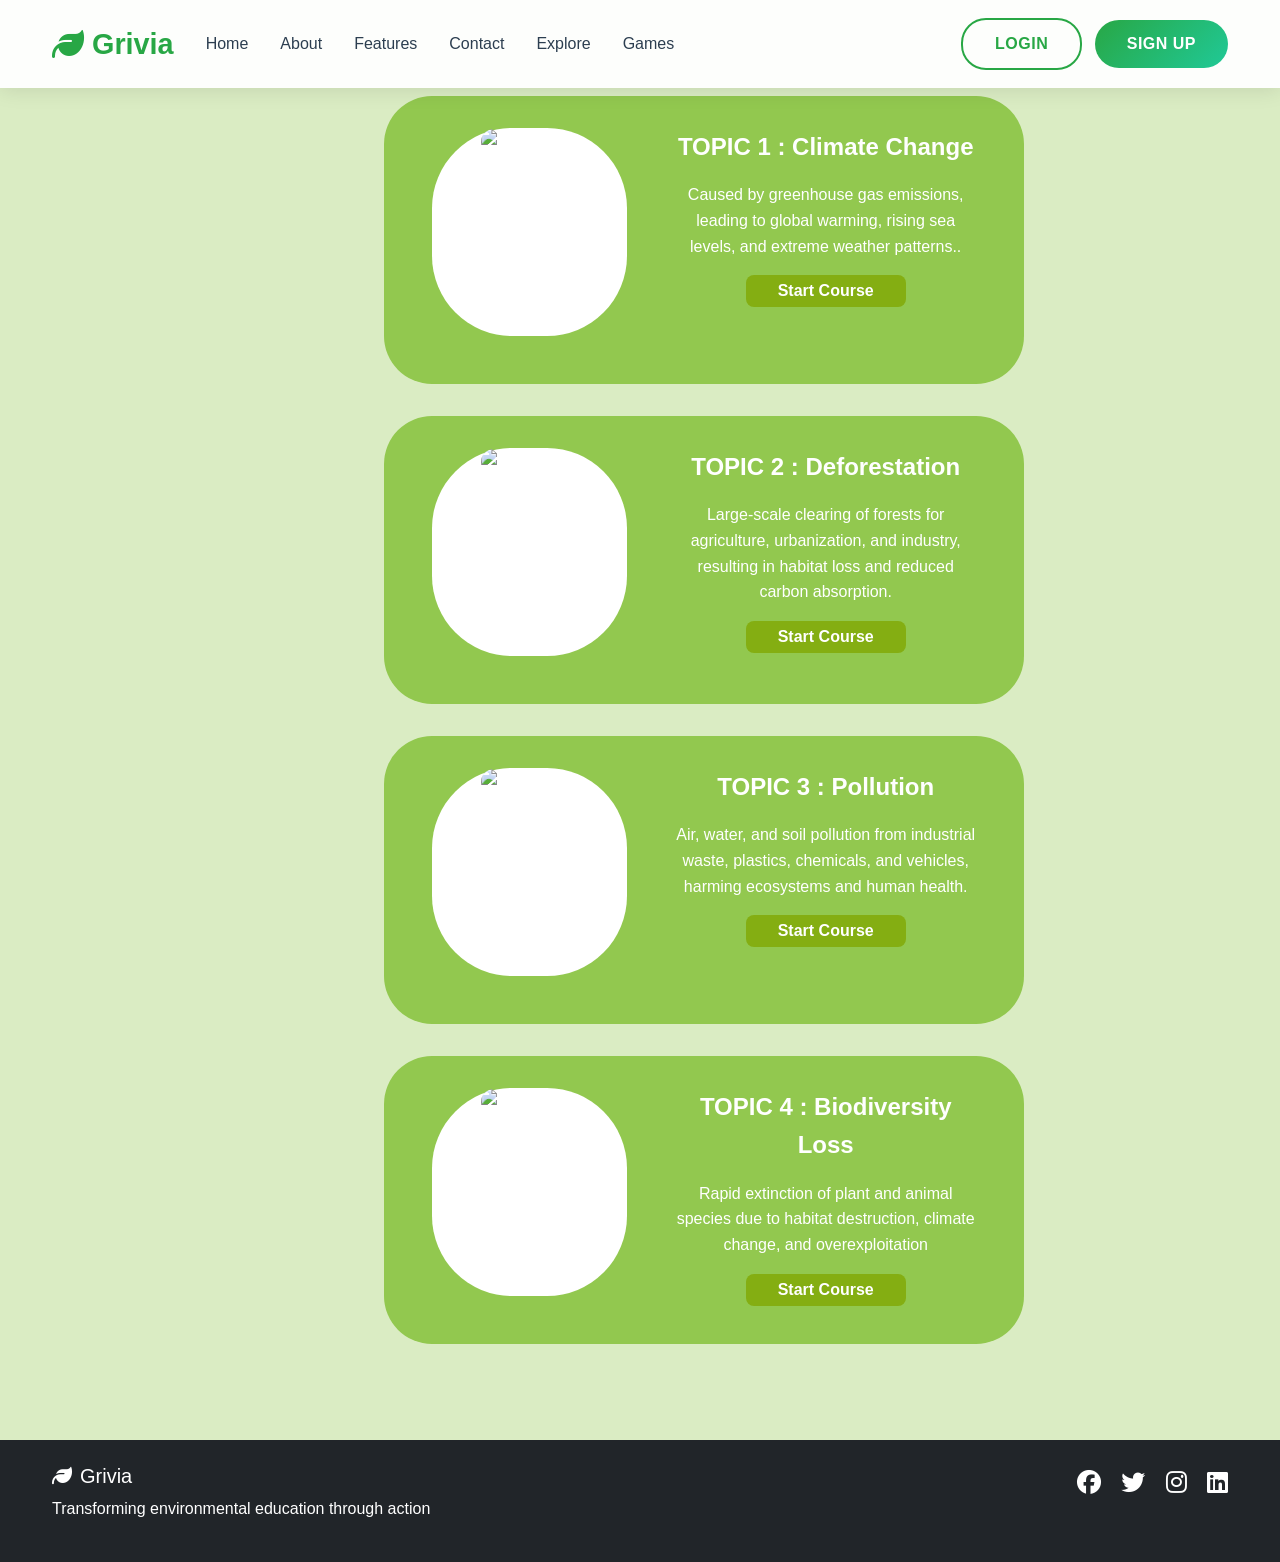
==== explore.html @ e64d5e18 "Add files via upload" ====
<!DOCTYPE html>
<html lang="en">
  <head>
    <meta charset="UTF-8" />
    <meta name="viewport" content="width=device-width, initial-scale=1.0" />
    <title>Grivia - Explore</title>
    <link
      href="https://cdnjs.cloudflare.com/ajax/libs/bootstrap/5.3.0/css/bootstrap.min.css"
      rel="stylesheet"
    />
    <link
      href="https://cdnjs.cloudflare.com/ajax/libs/font-awesome/6.4.0/css/all.min.css"
      rel="stylesheet"
    />
    <link rel="stylesheet" href="explore.css">
    <link href="style.css" rel="stylesheet" />
  </head>
  <body>
    <!-- Navigation -->
    <nav class="navbar navbar-expand-lg navbar-light fixed-top">
      <div class="container">
        <a class="navbar-brand" href="#home">
          <i class="fas fa-leaf"></i>
          <span>Grivia</span>
        </a>
        <button
          class="navbar-toggler"
          type="button"
          data-bs-toggle="collapse"
          data-bs-target="#navbarNav"
        >
          <span class="navbar-toggler-icon"></span>
        </button>
        <div class="collapse navbar-collapse" id="navbarNav">
          <ul class="navbar-nav me-auto">
            <li class="nav-item">
              <a class="nav-link" href="index.html#home">Home</a>
            </li>
            <li class="nav-item">
              <a class="nav-link" href="index.html#about">About</a>
            </li>
            <li class="nav-item">
              <a class="nav-link" href="index.html#features">Features</a>
            </li>
            <li class="nav-item">
              <a class="nav-link" href="contact.html">Contact</a>
            </li>
            <li class="nav-item">
              <a class="nav-link" href="">Explore</a>
            </li>
            <li class="nav-item">
              <a class="nav-link" href="games.html">Games</a>
            </li>
          </ul>
          
          <div class="auth-buttons">
                    <a href="login.html" class="btn btn-outline-success me-2">Login</a>
                    <a href="signup.html" class="btn btn-success">Sign Up</a>
          </div>
        </div>
      </div>
    </nav>
    <!-- Main Content Section -->
    <div class="main-content">

        <div class="content-section-1">
            <div class="content-section-1-image" id="image">
                <img src="images/ClimateChange.jpg" alt="Grivia Logo" class="Logo">
            </div>
            <div class="content-section-1-text">
               <div class="text-content-1-01">TOPIC 1 : Climate Change</div>
               <div class="text-content-1-02">Caused by greenhouse gas emissions, leading to global warming, rising sea levels, and extreme weather patterns..</div>
               <button class="start-course-button">Start Course</button>
            </div>
        </div>

        <div class="content-section-2">
            <div class="content-section-2-image" id="image">
                <img src="images/Deforestation.jpg" alt="Grivia Logo" class="Logo">
            </div>
            <div class="content-section-2-text">
               <div class="text-content-2-01">TOPIC 2 : Deforestation</div>
               <div class="text-content-2-02">Large-scale clearing of forests for agriculture, urbanization, and industry, resulting in habitat loss and reduced carbon absorption.</div>
               <button class="start-course-button">Start Course</button>
            </div>
        </div>

        <div class="content-section-3">
            <div class="content-section-3-image" id="image">
                <img src="Images/Pollution.jpg" alt="Grivia Logo" class="Logo">
            </div>
            <div class="content-section-3-text">
               <div class="text-content-3-01">TOPIC 3 : Pollution</div>
               <div class="text-content-3-02">Air, water, and soil pollution from industrial waste, plastics, chemicals, and vehicles, harming ecosystems and human health.</div>
               <button class="start-course-button">Start Course</button>
            </div>
            
        </div>

        <div class="content-section-4">
            <div class="content-section-4-image" id="image">
                <img src="Images/Biodiversity.jpg" alt="Grivia Logo" class="Logo">
            </div>
            <div class="content-section-4-text">
               <div class="text-content-4-01">TOPIC 4 : Biodiversity Loss</div>
               <div class="text-content-4-02">Rapid extinction of plant and animal species due to habitat destruction, climate change, and overexploitation</div>
               <button class="start-course-button">Start Course</button>
            </div>
        </div>

    </div>

    <!-- Footer Section -->
     <footer class="bg-dark text-white py-4">
      <div class="container">
        <div class="row">
          <div class="col-md-6">
            <h5><i class="fas fa-leaf me-2"></i>Grivia</h5>
            <p>Transforming environmental education through action</p>
          </div>
          <div class="col-md-6 text-md-end">
            <div class="social-links">
              <a href="#" class="text-white me-3"
                ><i class="fab fa-facebook"></i
              ></a>
              <a href="#" class="text-white me-3"
                ><i class="fab fa-twitter"></i
              ></a>
              <a href="#" class="text-white me-3"
                ><i class="fab fa-instagram"></i
              ></a>
              <a href="#" class="text-white"><i class="fab fa-linkedin"></i></a>
            </div>
          </div>
        </div>
      </div>
    </footer>
</body>
</html>
---- explore.css ----
.main-content{
    background-color: #daecc3;
    text-align: center;
    padding: 4rem 0rem 4rem 0rem;
}
.content-section-1 , .content-section-2 , .content-section-3 , .content-section-4{
    display: flex;
    height: 18rem;
    width: 50%;
    background-color: #92C84F;
    margin: 2rem 10rem 2rem 24rem;
    border-radius: 3rem;
    color: white;
}
#image{
    margin-left: 3rem;
    margin-right: 3rem;
    width: 13rem;
    height: 13rem;
    background-color: white;
    border-radius: 5rem;
    margin-top: 2rem;
    margin-bottom: 1rem;
}
.Logo{
    width: 100%;
    height: 100%;
    border-radius: 1rem;
    
}
.content-section-1-text , .content-section-2-text , .content-section-3-text , .content-section-4-text{
    margin: 2rem 3rem 2rem 0rem;
    width: 50%;
}
.text-content-1-01 , .text-content-2-01 , .text-content-3-01 , .text-content-4-01{
    font-size: 1.5rem;
    font-weight: bold;
    margin-bottom: 1rem;
}
.text-content-1-02 , .text-content-2-02 , .text-content-3-02 , .text-content-4-02{
    font-size: 1rem;
    margin-bottom: 1rem;
}
.start-course-button{
    width: 10rem;
    height: 2rem;
    background-color: #84AE12;
    border-radius: 0.5rem;
    border: none;
    color: white;
    font-weight: bold;
    cursor: pointer;
}
.start-course-button:hover{
    background-color: #6b8e0c;
}
---- style.css ----
/* Custom CSS for EcoLearn Platform */

:root {
    --primary-green: #28a745;
    --secondary-green: #20c997;
    --light-green: #d4edda;
    --dark-green: #155724;
    --forest-green: #2d5a0f;
    --earth-brown: #8b4513;
    --sky-blue: #87ceeb;
    --text-dark: #2c3e50;
    --text-light: #6c757d;
    --white: #ffffff;
    --light-bg: #f8f9fa;
    /*--primary-green: #2E7D32;
    --secondary-green: #4CAF50;*/
    --accent-blue: #1976D2;
    --earth-brown: #5D4037;
    --bg-light: #F1F8E9;
    --white: #FFFFFF;
    --text-dark: #263238;
    --success: #388E3C;
    --warning: #F57C00;
    --error: #D32F2F;
    --gradient-primary: linear-gradient(135deg, #2E7D32 0%, #4CAF50 100%);
    --gradient-secondary: linear-gradient(135deg, #1976D2 0%, #2E7D32 100%);
    --shadow-sm: 0 2px 4px rgba(0, 0, 0, 0.1);
    --shadow-md: 0 4px 6px rgba(0, 0, 0, 0.1);
    --shadow-lg: 0 10px 15px rgba(0, 0, 0, 0.1);
    --border-radius: 12px;
    --transition: all 0.3s ease;
}

* {
    margin: 0;
    padding: 0;
    box-sizing: border-box;
}

.container {
    max-width: 1200px;
}

body {
    font-family: 'Inter', -apple-system, BlinkMacSystemFont, 'Segoe UI', Roboto, sans-serif;
    line-height: 1.6;
    color: var(--text-dark);
    scroll-behavior: smooth;
}

/* Navigation */
.navbar {
    background: rgba(255, 255, 255, 0.95);
    backdrop-filter: blur(10px);
    box-shadow: 0 2px 20px rgba(0, 0, 0, 0.1);
    padding: 1rem 0;
    transition: all 0.3s ease;
}

.navbar-brand {
    font-size: 1.8rem;
    font-weight: bold;
    color: var(--primary-green) !important;
    display: flex;
    align-items: center;
    text-decoration: none;
}

.navbar-brand i {
    font-size: 2rem;
    margin-right: 0.5rem;
}

.navbar-nav .nav-link {
    color: var(--text-dark) !important;
    font-weight: 500;
    padding: 0.5rem 1rem !important;
    transition: color 0.3s ease;
}

.navbar-nav .nav-link:hover {
    color: var(--primary-green) !important;
}

/* Hero Section */
.hero-section {
    background: linear-gradient(135deg, var(--light-green) 0%, var(--sky-blue) 100%);
    padding-top: 80px;
    position: relative;
    overflow: hidden;
}

.hero-section::before {
    content: '';
    position: absolute;
    top: 0;
    left: 0;
    right: 0;
    bottom: 0;
    background: url('data:image/svg+xml,<svg xmlns="http://www.w3.org/2000/svg" viewBox="0 0 100 100"><defs><pattern id="grid" width="10" height="10" patternUnits="userSpaceOnUse"><path d="M 10 0 L 0 0 0 10" fill="none" stroke="rgba(255,255,255,0.1)" stroke-width="1"/></pattern></defs><rect width="100" height="100" fill="url(%23grid)"/></svg>');
    opacity: 0.5;
}

.hero-content {
    position: relative;
    z-index: 2;
}

.hero-content h1 {
    color: var(--forest-green);
    margin-bottom: 1.5rem;
    font-weight: 700;
}

.hero-content .lead {
    color: var(--text-dark);
    font-size: 1.2rem;
    margin-bottom: 2rem;
}

.hero-buttons {
    margin-top: 2rem;
}

.hero-image {
    position: relative;
    height: 400px;
}

.floating-card {
    position: absolute;
    background: white;
    border-radius: 15px;
    padding: 1.5rem;
    box-shadow: 0 10px 30px rgba(0, 0, 0, 0.1);
    text-align: center;
    animation: float 3s ease-in-out infinite;
}

.floating-card:nth-child(1) {
    top: 20%;
    right: 10%;
    animation-delay: 0s;
}

.floating-card:nth-child(2) {
    top: 50%;
    right: 30%;
    animation-delay: 1s;
}

.floating-card:nth-child(3) {
    bottom: 20%;
    right: 5%;
    animation-delay: 2s;
}

.floating-card i {
    font-size: 2.5rem;
    color: var(--primary-green);
    margin-bottom: 1rem;
}

.floating-card h5 {
    color: var(--text-dark);
    margin-bottom: 0.5rem;
}

.floating-card p {
    color: var(--primary-green);
    font-weight: bold;
    margin: 0;
}

@keyframes float {
    0%, 100% { transform: translateY(0px); }
    50% { transform: translateY(-20px); }
}

/* Section Styles */
.section-title {
    font-size: 2.5rem;
    font-weight: bold;
    color: var(--forest-green);
    margin-bottom: 1rem;
}

.section-subtitle {
    font-size: 1.2rem;
    color: var(--text-light);
    margin-bottom: 3rem;
}

/* Problem Cards */
.problem-card {
    background: white;
    padding: 2.5rem;
    border-radius: 15px;
    text-align: center;
    box-shadow: 0 5px 25px rgba(0, 0, 0, 0.1);
    transition: transform 0.3s ease, box-shadow 0.3s ease;
    height: 100%;
}

.problem-card:hover {
    transform: translateY(-10px);
    box-shadow: 0 15px 40px rgba(0, 0, 0, 0.15);
}

.problem-card i {
    font-size: 3rem;
    color: #dc3545;
    margin-bottom: 1.5rem;
}

.problem-card h4 {
    color: var(--text-dark);
    margin-bottom: 1rem;
    font-weight: 600;
}

.problem-card p {
    color: var(--text-light);
    font-size: 1rem;
}

/* Feature Cards */
.feature-card {
    background: white;
    padding: 2.5rem;
    border-radius: 15px;
    text-align: center;
    transition: transform 0.3s ease, box-shadow 0.3s ease;
    height: 100%;
    border: 1px solid var(--light-green);
}

.feature-card:hover {
    transform: translateY(-10px);
    box-shadow: 0 15px 40px rgba(40, 167, 69, 0.15);
}

.feature-icon {
    width: 80px;
    height: 80px;
    background: linear-gradient(135deg, var(--primary-green), var(--secondary-green));
    border-radius: 50%;
    display: flex;
    align-items: center;
    justify-content: center;
    margin: 0 auto 1.5rem;
}

.feature-icon i {
    font-size: 2rem;
    color: white;
}

.feature-card h4 {
    color: var(--text-dark);
    margin-bottom: 1rem;
    font-weight: 600;
}

.feature-card p {
    color: var(--text-light);
    font-size: 1rem;
}

/* Process Cards */
.process-card {
    text-align: center;
    padding: 2rem;
}

.process-number {
    width: 60px;
    height: 60px;
    background: var(--primary-green);
    color: white;
    border-radius: 50%;
    display: flex;
    align-items: center;
    justify-content: center;
    font-size: 1.5rem;
    font-weight: bold;
    margin: 0 auto 1.5rem;
}

.process-card h4 {
    color: var(--text-dark);
    margin-bottom: 1rem;
    font-weight: 600;
}

.process-card p {
    color: var(--text-light);
    font-size: 1rem;
}

/* Quiz Section */
.quiz-container {
    background: white;
    padding: 3rem;
    border-radius: 20px;
    box-shadow: 0 10px 40px rgba(0, 0, 0, 0.1);
}
/* Custom CSS for EcoLearn Platform */

:root {
    --primary-green: #28a745;
    --secondary-green: #20c997;
    --light-green: #d4edda;
    --dark-green: #155724;
    --forest-green: #2d5a0f;
    --earth-brown: #8b4513;
    --sky-blue: #87ceeb;
    --text-dark: #2c3e50;
    --text-light: #6c757d;
    --white: #ffffff;
    --light-bg: #f8f9fa;
}

* {
    margin: 0;
    padding: 0;
    box-sizing: border-box;
}

body {
    font-family: 'Inter', -apple-system, BlinkMacSystemFont, 'Segoe UI', Roboto, sans-serif;
    line-height: 1.6;
    color: var(--text-dark);
    scroll-behavior: smooth;
}

/* Navigation */
.navbar {
    background: rgba(255, 255, 255, 0.95);
    backdrop-filter: blur(10px);
    box-shadow: 0 2px 20px rgba(0, 0, 0, 0.1);
    padding: 1rem 0;
    transition: all 0.3s ease;
}

.navbar-brand {
    font-size: 1.8rem;
    font-weight: bold;
    color: var(--primary-green) !important;
    display: flex;
    align-items: center;
    text-decoration: none;
}

.navbar-brand i {
    font-size: 2rem;
    margin-right: 0.5rem;
}

.navbar-nav .nav-link {
    color: var(--text-dark) !important;
    font-weight: 500;
    padding: 0.5rem 1rem !important;
    transition: color 0.3s ease;
}

.navbar-nav .nav-link:hover {
    color: var(--primary-green) !important;
}

/* Hero Section */
.hero-section {
    background: linear-gradient(135deg, var(--light-green) 0%, var(--sky-blue) 100%);
    padding-top: 80px;
    position: relative;
    overflow: hidden;
}

.hero-section::before {
    content: '';
    position: absolute;
    top: 0;
    left: 0;
    right: 0;
    bottom: 0;
    background: url('data:image/svg+xml,<svg xmlns="http://www.w3.org/2000/svg" viewBox="0 0 100 100"><defs><pattern id="grid" width="10" height="10" patternUnits="userSpaceOnUse"><path d="M 10 0 L 0 0 0 10" fill="none" stroke="rgba(255,255,255,0.1)" stroke-width="1"/></pattern></defs><rect width="100" height="100" fill="url(%23grid)"/></svg>');
    opacity: 0.5;
}

.hero-content {
    position: relative;
    z-index: 2;
}

.hero-content h1 {
    color: var(--forest-green);
    margin-bottom: 1.5rem;
    font-weight: 700;
}

.hero-content .lead {
    color: var(--text-dark);
    font-size: 1.2rem;
    margin-bottom: 2rem;
}

.hero-buttons {
    margin-top: 2rem;
}

.hero-image {
    position: relative;
    height: 400px;
}

.floating-card {
    position: absolute;
    background: white;
    border-radius: 15px;
    padding: 1.5rem;
    box-shadow: 0 10px 30px rgba(0, 0, 0, 0.1);
    text-align: center;
    animation: float 3s ease-in-out infinite;
}

.floating-card:nth-child(1) {
    top: 20%;
    right: 10%;
    animation-delay: 0s;
}

.floating-card:nth-child(2) {
    top: 50%;
    right: 30%;
    animation-delay: 1s;
}

.floating-card:nth-child(3) {
    bottom: 20%;
    right: 5%;
    animation-delay: 2s;
}

.floating-card i {
    font-size: 2.5rem;
    color: var(--primary-green);
    margin-bottom: 1rem;
}

.floating-card h5 {
    color: var(--text-dark);
    margin-bottom: 0.5rem;
}

.floating-card p {
    color: var(--primary-green);
    font-weight: bold;
    margin: 0;
}

@keyframes float {
    0%, 100% { transform: translateY(0px); }
    50% { transform: translateY(-20px); }
}

/* Section Styles */
.section-title {
    font-size: 2.5rem;
    font-weight: bold;
    color: var(--forest-green);
    margin-bottom: 1rem;
}

.section-subtitle {
    font-size: 1.2rem;
    color: var(--text-light);
    margin-bottom: 3rem;
}

/* Problem Cards */
.problem-card {
    background: white;
    padding: 2.5rem;
    border-radius: 15px;
    text-align: center;
    box-shadow: 0 5px 25px rgba(0, 0, 0, 0.1);
    transition: transform 0.3s ease, box-shadow 0.3s ease;
    height: 100%;
}

.problem-card:hover {
    transform: translateY(-10px);
    box-shadow: 0 15px 40px rgba(0, 0, 0, 0.15);
}

.problem-card i {
    font-size: 3rem;
    color: #dc3545;
    margin-bottom: 1.5rem;
}

.problem-card h4 {
    color: var(--text-dark);
    margin-bottom: 1rem;
    font-weight: 600;
}

.problem-card p {
    color: var(--text-light);
    font-size: 1rem;
}

/* Feature Cards */
.feature-card {
    background: white;
    padding: 2.5rem;
    border-radius: 15px;
    text-align: center;
    transition: transform 0.3s ease, box-shadow 0.3s ease;
    height: 100%;
    border: 1px solid var(--light-green);
}

.feature-card:hover {
    transform: translateY(-10px);
    box-shadow: 0 15px 40px rgba(40, 167, 69, 0.15);
}

.feature-icon {
    width: 80px;
    height: 80px;
    background: linear-gradient(135deg, var(--primary-green), var(--secondary-green));
    border-radius: 50%;
    display: flex;
    align-items: center;
    justify-content: center;
    margin: 0 auto 1.5rem;
}

.feature-icon i {
    font-size: 2rem;
    color: white;
}

.feature-card h4 {
    color: var(--text-dark);
    margin-bottom: 1rem;
    font-weight: 600;
}

.feature-card p {
    color: var(--text-light);
    font-size: 1rem;
}

/* Process Cards */
.process-card {
    text-align: center;
    padding: 2rem;
}

.process-number {
    width: 60px;
    height: 60px;
    background: var(--primary-green);
    color: white;
    border-radius: 50%;
    display: flex;
    align-items: center;
    justify-content: center;
    font-size: 1.5rem;
    font-weight: bold;
    margin: 0 auto 1.5rem;
}

.process-card h4 {
    color: var(--text-dark);
    margin-bottom: 1rem;
    font-weight: 600;
}

.process-card p {
    color: var(--text-light);
    font-size: 1rem;
}

/* Quiz Section */
.quiz-container {
    background: white;
    padding: 3rem;
    border-radius: 20px;
    box-shadow: 0 10px 40px rgba(0, 0, 0, 0.1);
}

.quiz-question {
    display: none;
}

.quiz-question.active {
    display: block;
}

.quiz-question h5 {
    color: var(--forest-green);
    margin-bottom: 2rem;
    font-weight: 600;
    font-size: 1.3rem;
}

.quiz-options {
    display: grid;
    gap: 1rem;
}

.quiz-option {
    background: var(--light-bg);
    padding: 1rem 1.5rem;
    border-radius: 10px;
    cursor: pointer;
    transition: all 0.3s ease;
    border: 2px solid transparent;
}

.quiz-option:hover {
    background: var(--light-green);
    border-color: var(--primary-green);
}

.quiz-option.selected {
    background: var(--primary-green);
    color: white;
    border-color: var(--dark-green);
}

.quiz-option.correct {
    background: var(--primary-green);
    color: white;
}

.quiz-option.incorrect {
    background: #dc3545;
    color: white;
}

/* Task Cards */
.task-card {
    background: white;
    padding: 2.5rem;
    border-radius: 15px;
    text-align: center;
    box-shadow: 0 5px 25px rgba(0, 0, 0, 0.1);
    transition: transform 0.3s ease, box-shadow 0.3s ease;
    height: 100%;
    border: 1px solid var(--light-green);
}

.task-card:hover {
    transform: translateY(-10px);
    box-shadow: 0 15px 40px rgba(40, 167, 69, 0.15);
}

.task-icon {
    width: 80px;
    height: 80px;
    background: linear-gradient(135deg, var(--secondary-green), var(--primary-green));
    border-radius: 50%;
    display: flex;
    align-items: center;
    justify-content: center;
    margin: 0 auto 1.5rem;
}

.task-icon i {
    font-size: 2rem;
    color: white;
}

.task-card h4 {
    color: var(--text-dark);
    margin-bottom: 1rem;
    font-weight: 600;
}

.task-card p {
    color: var(--text-light);
    font-size: 1rem;
    margin-bottom: 1.5rem;
}

.task-points {
    background: var(--light-green);
    color: var(--primary-green);
    padding: 0.5rem 1rem;
    border-radius: 20px;
    font-weight: bold;
    margin-bottom: 1.5rem;
    display: inline-block;
}

/* Buttons */
.btn-success {
    background: linear-gradient(135deg, var(--primary-green), var(--secondary-green));
    border: none;
    padding: 0.75rem 2rem;
    border-radius: 25px;
    font-weight: 600;
    transition: all 0.3s ease;
    text-transform: uppercase;
    letter-spacing: 0.5px;
}

.btn-success:hover {
    background: linear-gradient(135deg, var(--dark-green), var(--primary-green));
    transform: translateY(-2px);
    box-shadow: 0 5px 15px rgba(40, 167, 69, 0.3);
}

.btn-outline-success {
    border: 2px solid var(--primary-green);
    color: var(--primary-green);
    padding: 0.75rem 2rem;
    border-radius: 25px;
    font-weight: 600;
    transition: all 0.3s ease;
    text-transform: uppercase;
    letter-spacing: 0.5px;
}

.btn-outline-success:hover {
    background: var(--primary-green);
    color: white;
    transform: translateY(-2px);
    box-shadow: 0 5px 15px rgba(40, 167, 69, 0.3);
}

/* Modals */
/*.modal-content {
    border: none;
    border-radius: 15px;
    box-shadow: 0 20px 60px rgba(0, 0, 0, 0.2);
}

.modal-header {
    background: linear-gradient(135deg, var(--primary-green), var(--secondary-green));
    color: white;
    border-radius: 15px 15px 0 0;
    border-bottom: none;
}

.modal-title {
    font-weight: 600;
}

.btn-close {
    filter: invert(1);
}

.form-control:focus {
    border-color: var(--primary-green);
    box-shadow: 0 0 0 0.2rem rgba(40, 167, 69, 0.25);
}

.form-select:focus {
    border-color: var(--primary-green);
    box-shadow: 0 0 0 0.2rem rgba(40, 167, 69, 0.25);
}*/

/* Footer */
footer {
    background: var(--forest-green) !important;
}

.social-links a {
    font-size: 1.5rem;
    transition: color 0.3s ease;
}

.social-links a:hover {
    color: var(--secondary-green) !important;
}

/* Spacing */
section {
    padding: 5rem 0;
}

.py-5 {
    padding: 5rem 0 !important;
}

/* Responsive Design */
@media (max-width: 768px) {
    .hero-section {
        text-align: center;
    }
    
    .hero-image {
        margin-top: 3rem;
        height: 300px;
    }
    
    .floating-card {
        position: relative !important;
        margin: 1rem auto;
        display: inline-block;
        animation: none;
    }
    
    .section-title {
        font-size: 2rem;
    }
    
    .hero-content h1 {
        font-size: 2.5rem;
    }
    
    .quiz-container {
        padding: 2rem;
    }
    
    .feature-card,
    .problem-card,
    .task-card {
        margin-bottom: 2rem;
    }
}

@media (max-width: 576px) {
    .navbar-brand {
        font-size: 1.5rem;
    }
    
    .hero-content h1 {
        font-size: 2rem;
    }
    
    .section-title {
        font-size: 1.8rem;
    }
    
    .hero-buttons .btn {
        display: block;
        width: 100%;
        margin: 0.5rem 0;
    }
    
    .quiz-container {
        padding: 1.5rem;
    }
    
    .feature-card,
    .problem-card,
    .task-card {
        padding: 2rem;
    }
}

/* Loading Animation */
.loading {
    opacity: 0.7;
    pointer-events: none;
}

.loading::after {
    content: '';
    position: absolute;
    top: 50%;
    left: 50%;
    width: 30px;
    height: 30px;
    margin: -15px 0 0 -15px;
    border: 3px solid var(--light-green);
    border-top: 3px solid var(--primary-green);
    border-radius: 50%;
    animation: spin 1s linear infinite;
}

@keyframes spin {
    0% { transform: rotate(0deg); }
    100% { transform: rotate(360deg); }
}

/* Success States */
.success-message {
    background: var(--light-green);
    color: var(--dark-green);
    padding: 1rem;
    border-radius: 10px;
    margin: 1rem 0;
    border: 1px solid var(--primary-green);
}

.error-message {
    background: #f8d7da;
    color: #721c24;
    padding: 1rem;
    border-radius: 10px;
    margin: 1rem 0;
    border: 1px solid #f5c6cb;
}

/* Badge Styles */
.badge {
    font-size: 0.9rem;
    padding: 0.5rem 1rem;
    border-radius: 20px;
}

.badge.bg-success {
    background: var(--primary-green) !important;
}

/* Custom Scrollbar */
::-webkit-scrollbar {
    width: 8px;
}

::-webkit-scrollbar-track {
    background: var(--light-bg);
}

::-webkit-scrollbar-thumb {
    background: var(--primary-green);
    border-radius: 4px;
}

::-webkit-scrollbar-thumb:hover {
    background: var(--dark-green);
}
/* Login */

/* Signup */
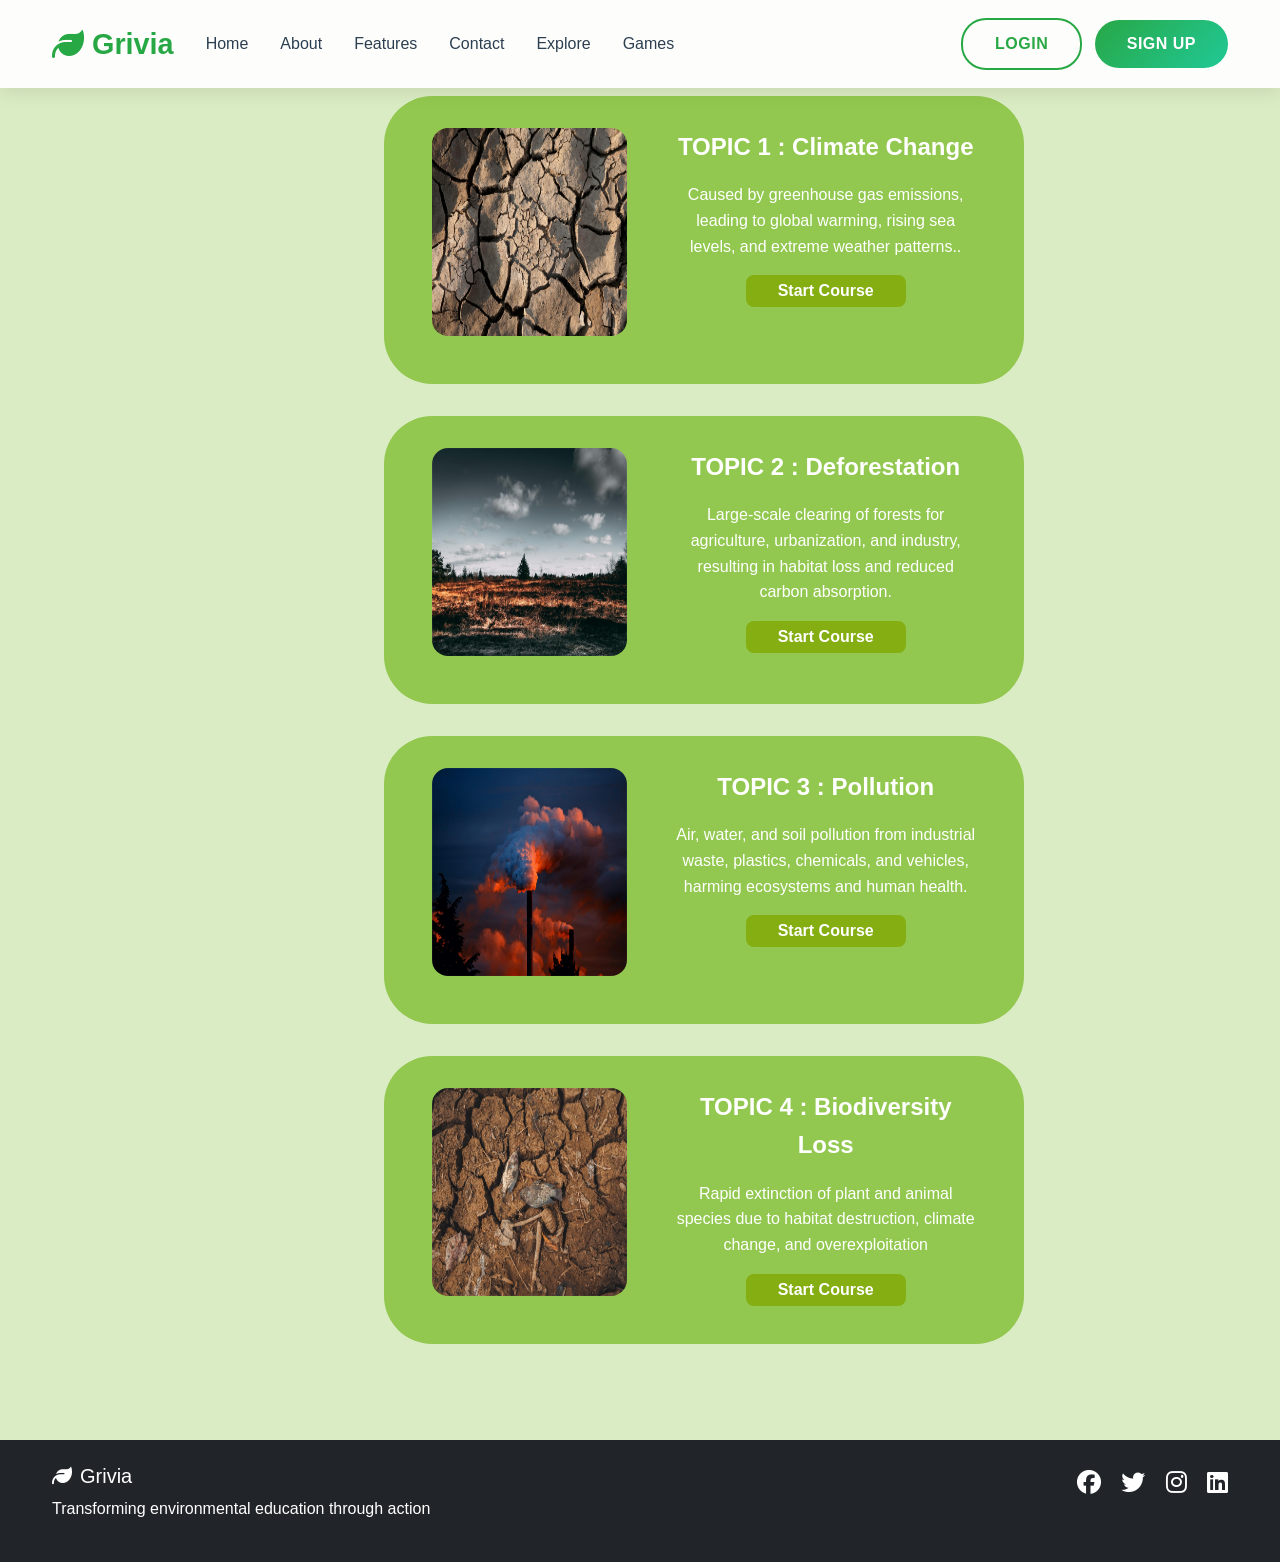
==== commit ba48afc0: "Add files via upload" ====
--- a/explore.html
+++ b/explore.html
@@ -1,4 +1,4 @@
-<!DOCTYPE html>
+<!doctype html>
 <html lang="en">
   <head>
     <meta charset="UTF-8" />
@@ -12,7 +12,7 @@
       href="https://cdnjs.cloudflare.com/ajax/libs/font-awesome/6.4.0/css/all.min.css"
       rel="stylesheet"
     />
-    <link rel="stylesheet" href="explore.css">
+    <link rel="stylesheet" href="explore.css" />
     <link href="style.css" rel="stylesheet" />
   </head>
   <body>
@@ -52,66 +52,75 @@
               <a class="nav-link" href="games.html">Games</a>
             </li>
           </ul>
-          
+
           <div class="auth-buttons">
-                    <a href="login.html" class="btn btn-outline-success me-2">Login</a>
-                    <a href="signup.html" class="btn btn-success">Sign Up</a>
+            <a href="login.html" class="btn btn-outline-success me-2">Login</a>
+            <a href="signup.html" class="btn btn-success">Sign Up</a>
           </div>
         </div>
       </div>
     </nav>
     <!-- Main Content Section -->
     <div class="main-content">
+      <div class="content-section-1">
+        <div class="content-section-1-image" id="image">
+          <img src="ClimateChange.jpg" alt="Grivia Logo" class="Logo" />
+        </div>
+        <div class="content-section-1-text">
+          <div class="text-content-1-01">TOPIC 1 : Climate Change</div>
+          <div class="text-content-1-02">
+            Caused by greenhouse gas emissions, leading to global warming,
+            rising sea levels, and extreme weather patterns..
+          </div>
+          <button class="start-course-button">Start Course</button>
+        </div>
+      </div>
 
-        <div class="content-section-1">
-            <div class="content-section-1-image" id="image">
-                <img src="images/ClimateChange.jpg" alt="Grivia Logo" class="Logo">
-            </div>
-            <div class="content-section-1-text">
-               <div class="text-content-1-01">TOPIC 1 : Climate Change</div>
-               <div class="text-content-1-02">Caused by greenhouse gas emissions, leading to global warming, rising sea levels, and extreme weather patterns..</div>
-               <button class="start-course-button">Start Course</button>
-            </div>
+      <div class="content-section-2">
+        <div class="content-section-2-image" id="image">
+          <img src="Deforestation.jpg" alt="Grivia Logo" class="Logo" />
         </div>
+        <div class="content-section-2-text">
+          <div class="text-content-2-01">TOPIC 2 : Deforestation</div>
+          <div class="text-content-2-02">
+            Large-scale clearing of forests for agriculture, urbanization, and
+            industry, resulting in habitat loss and reduced carbon absorption.
+          </div>
+          <button class="start-course-button">Start Course</button>
+        </div>
+      </div>
 
-        <div class="content-section-2">
-            <div class="content-section-2-image" id="image">
-                <img src="images/Deforestation.jpg" alt="Grivia Logo" class="Logo">
-            </div>
-            <div class="content-section-2-text">
-               <div class="text-content-2-01">TOPIC 2 : Deforestation</div>
-               <div class="text-content-2-02">Large-scale clearing of forests for agriculture, urbanization, and industry, resulting in habitat loss and reduced carbon absorption.</div>
-               <button class="start-course-button">Start Course</button>
-            </div>
+      <div class="content-section-3">
+        <div class="content-section-3-image" id="image">
+          <img src="Pollution.jpg" alt="Grivia Logo" class="Logo" />
         </div>
+        <div class="content-section-3-text">
+          <div class="text-content-3-01">TOPIC 3 : Pollution</div>
+          <div class="text-content-3-02">
+            Air, water, and soil pollution from industrial waste, plastics,
+            chemicals, and vehicles, harming ecosystems and human health.
+          </div>
+          <button class="start-course-button">Start Course</button>
+        </div>
+      </div>
 
-        <div class="content-section-3">
-            <div class="content-section-3-image" id="image">
-                <img src="Images/Pollution.jpg" alt="Grivia Logo" class="Logo">
-            </div>
-            <div class="content-section-3-text">
-               <div class="text-content-3-01">TOPIC 3 : Pollution</div>
-               <div class="text-content-3-02">Air, water, and soil pollution from industrial waste, plastics, chemicals, and vehicles, harming ecosystems and human health.</div>
-               <button class="start-course-button">Start Course</button>
-            </div>
-            
+      <div class="content-section-4">
+        <div class="content-section-4-image" id="image">
+          <img src="Biodiversity.jpg" alt="Grivia Logo" class="Logo" />
         </div>
-
-        <div class="content-section-4">
-            <div class="content-section-4-image" id="image">
-                <img src="Images/Biodiversity.jpg" alt="Grivia Logo" class="Logo">
-            </div>
-            <div class="content-section-4-text">
-               <div class="text-content-4-01">TOPIC 4 : Biodiversity Loss</div>
-               <div class="text-content-4-02">Rapid extinction of plant and animal species due to habitat destruction, climate change, and overexploitation</div>
-               <button class="start-course-button">Start Course</button>
-            </div>
+        <div class="content-section-4-text">
+          <div class="text-content-4-01">TOPIC 4 : Biodiversity Loss</div>
+          <div class="text-content-4-02">
+            Rapid extinction of plant and animal species due to habitat
+            destruction, climate change, and overexploitation
+          </div>
+          <button class="start-course-button">Start Course</button>
         </div>
-
+      </div>
     </div>
 
     <!-- Footer Section -->
-     <footer class="bg-dark text-white py-4">
+    <footer class="bg-dark text-white py-4">
       <div class="container">
         <div class="row">
           <div class="col-md-6">
@@ -135,5 +144,5 @@
         </div>
       </div>
     </footer>
-</body>
-</html>+  </body>
+</html>
--- a/explore.css
+++ b/explore.css
@@ -1,57 +1,67 @@
-
-.main-content{
-    background-color: #daecc3;
-    text-align: center;
-    padding: 4rem 0rem 4rem 0rem;
+.main-content {
+  background-color: #daecc3;
+  text-align: center;
+  padding: 4rem 0rem 4rem 0rem;
 }
-.content-section-1 , .content-section-2 , .content-section-3 , .content-section-4{
-    display: flex;
-    height: 18rem;
-    width: 50%;
-    background-color: #92C84F;
-    margin: 2rem 10rem 2rem 24rem;
-    border-radius: 3rem;
-    color: white;
+.content-section-1,
+.content-section-2,
+.content-section-3,
+.content-section-4 {
+  display: flex;
+  height: 18rem;
+  width: 50%;
+  background-color: #92c84f;
+  margin: 2rem 10rem 2rem 24rem;
+  border-radius: 3rem;
+  color: white;
 }
-#image{
-    margin-left: 3rem;
-    margin-right: 3rem;
-    width: 13rem;
-    height: 13rem;
-    background-color: white;
-    border-radius: 5rem;
-    margin-top: 2rem;
-    margin-bottom: 1rem;
+#image {
+  margin-left: 3rem;
+  margin-right: 3rem;
+  width: 13rem;
+  height: 13rem;
+  background-color: white;
+  border-radius: 5rem;
+  margin-top: 2rem;
+  margin-bottom: 1rem;
 }
-.Logo{
-    width: 100%;
-    height: 100%;
-    border-radius: 1rem;
-    
+.Logo {
+  width: 100%;
+  height: 100%;
+  border-radius: 1rem;
 }
-.content-section-1-text , .content-section-2-text , .content-section-3-text , .content-section-4-text{
-    margin: 2rem 3rem 2rem 0rem;
-    width: 50%;
+.content-section-1-text,
+.content-section-2-text,
+.content-section-3-text,
+.content-section-4-text {
+  margin: 2rem 3rem 2rem 0rem;
+  width: 50%;
 }
-.text-content-1-01 , .text-content-2-01 , .text-content-3-01 , .text-content-4-01{
-    font-size: 1.5rem;
-    font-weight: bold;
-    margin-bottom: 1rem;
+.text-content-1-01,
+.text-content-2-01,
+.text-content-3-01,
+.text-content-4-01 {
+  font-size: 1.5rem;
+  font-weight: bold;
+  margin-bottom: 1rem;
 }
-.text-content-1-02 , .text-content-2-02 , .text-content-3-02 , .text-content-4-02{
-    font-size: 1rem;
-    margin-bottom: 1rem;
+.text-content-1-02,
+.text-content-2-02,
+.text-content-3-02,
+.text-content-4-02 {
+  font-size: 1rem;
+  margin-bottom: 1rem;
 }
-.start-course-button{
-    width: 10rem;
-    height: 2rem;
-    background-color: #84AE12;
-    border-radius: 0.5rem;
-    border: none;
-    color: white;
-    font-weight: bold;
-    cursor: pointer;
+.start-course-button {
+  width: 10rem;
+  height: 2rem;
+  background-color: #84ae12;
+  border-radius: 0.5rem;
+  border: none;
+  color: white;
+  font-weight: bold;
+  cursor: pointer;
 }
-.start-course-button:hover{
-    background-color: #6b8e0c;
+.start-course-button:hover {
+  background-color: #6b8e0c;
 }
